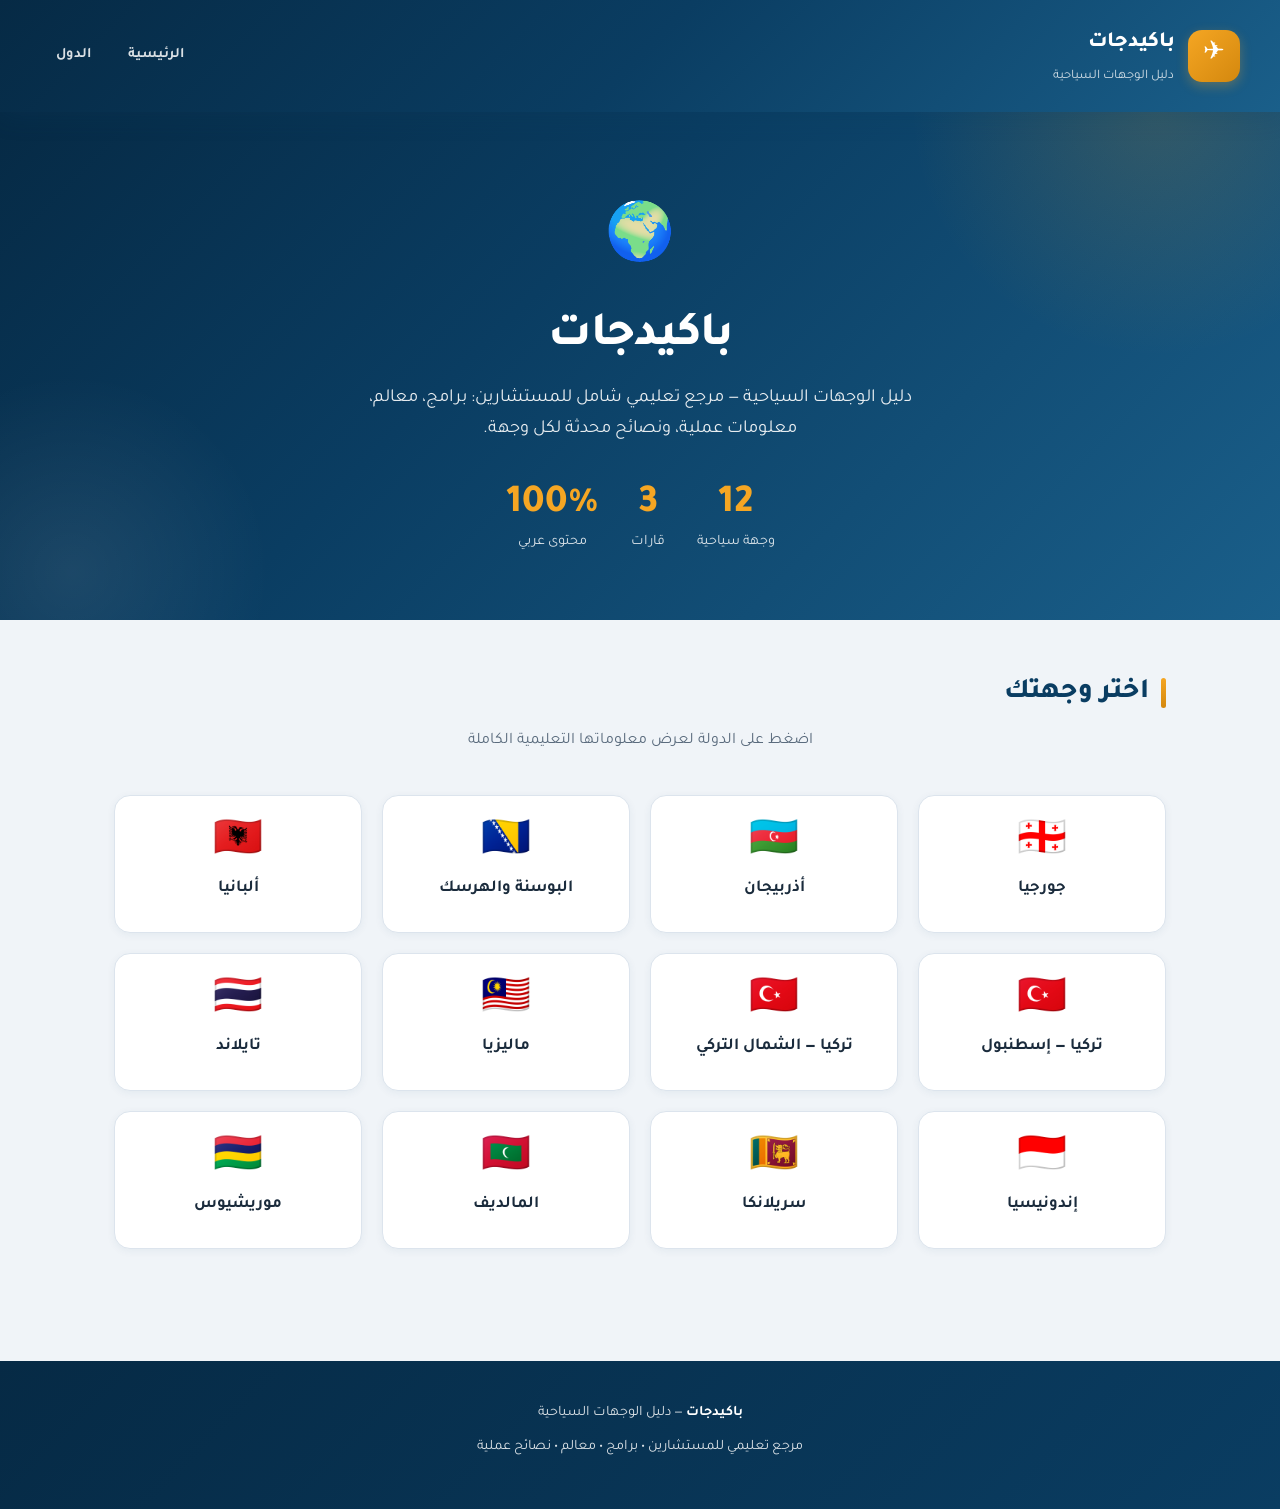
==== index.html @ 0d4c5059 "Add files via upload" ====
<!DOCTYPE html>
<html lang="ar" dir="rtl">
<head>
  <meta charset="UTF-8">
  <meta name="viewport" content="width=device-width, initial-scale=1.0">
  <meta name="description" content="باكيدجات — دليل الوجهات السياحية: مرجع تعليمي شامل للمستشارين حول الوجهات والبرامج والمعالم.">
  <title>باكيدجات — دليل الوجهات السياحية</title>
  <link rel="preconnect" href="https://fonts.googleapis.com">
  <link rel="preconnect" href="https://fonts.gstatic.com" crossorigin>
  <link href="https://fonts.googleapis.com/css2?family=Tajawal:wght@400;500;700;800&display=swap" rel="stylesheet">
  <link rel="stylesheet" href="style.css">
</head>
<body>

<header class="header">
  <div class="header-inner">
    <div class="logo">
      <div class="logo-icon">✈</div>
      <div>
        <h1>باكيدجات</h1>
        <p>دليل الوجهات السياحية</p>
      </div>
    </div>
    <button class="nav-toggle" onclick="toggleNav()">☰ القائمة</button>
    <nav id="mainNav">
      <a href="index.html" class="active">الرئيسية</a>
      <a href="#countries">الدول</a>
    </nav>
  </div>
</header>

<section class="hero-main">
  <div class="hero-content">
    <span class="hero-icon">🌍</span>
    <h1>باكيدجات</h1>
    <p>دليل الوجهات السياحية — مرجع تعليمي شامل للمستشارين: برامج، معالم، معلومات عملية، ونصائح محدثة لكل وجهة.</p>
    <div class="hero-stats">
      <div class="hero-stat">
        <div class="num">12</div>
        <div class="label">وجهة سياحية</div>
      </div>
      <div class="hero-stat">
        <div class="num">3</div>
        <div class="label">قارات</div>
      </div>
      <div class="hero-stat">
        <div class="num">100%</div>
        <div class="label">محتوى عربي</div>
      </div>
    </div>
  </div>
</section>

<section id="countries" class="countries-section">
  <h2 class="section-title">اختر وجهتك</h2>
  <p class="section-subtitle">اضغط على الدولة لعرض معلوماتها التعليمية الكاملة</p>

  <div class="country-grid">
    <a class="country-btn" href="georgia.html">
      <span class="flag">🇬🇪</span>
      <span class="name">جورجيا</span>
    </a>
    <a class="country-btn" href="azerbaijan.html">
      <span class="flag">🇦🇿</span>
      <span class="name">أذربيجان</span>
    </a>
    <a class="country-btn" href="bosnia.html">
      <span class="flag">🇧🇦</span>
      <span class="name">البوسنة والهرسك</span>
    </a>
    <a class="country-btn" href="albania.html">
      <span class="flag">🇦🇱</span>
      <span class="name">ألبانيا</span>
    </a>
    <a class="country-btn" href="turkey-istanbul.html">
      <span class="flag">🇹🇷</span>
      <span class="name">تركيا — إسطنبول</span>
    </a>
    <a class="country-btn" href="turkey-north.html">
      <span class="flag">🇹🇷</span>
      <span class="name">تركيا — الشمال التركي</span>
    </a>
    <a class="country-btn" href="malaysia.html">
      <span class="flag">🇲🇾</span>
      <span class="name">ماليزيا</span>
    </a>
    <a class="country-btn" href="thailand.html">
      <span class="flag">🇹🇭</span>
      <span class="name">تايلاند</span>
    </a>
    <a class="country-btn" href="indonesia.html">
      <span class="flag">🇮🇩</span>
      <span class="name">إندونيسيا</span>
    </a>
    <a class="country-btn" href="srilanka.html">
      <span class="flag">🇱🇰</span>
      <span class="name">سريلانكا</span>
    </a>
    <a class="country-btn" href="maldives.html">
      <span class="flag">🇲🇻</span>
      <span class="name">المالديف</span>
    </a>
    <a class="country-btn" href="mauritius.html">
      <span class="flag">🇲🇺</span>
      <span class="name">موريشيوس</span>
    </a>
  </div>
</section>

<footer>
  <p><strong>باكيدجات</strong> — دليل الوجهات السياحية</p>
  <p>مرجع تعليمي للمستشارين • برامج • معالم • نصائح عملية</p>
</footer>

<script src="script.js"></script>
</body>
</html>
---- style.css ----
/* ============================================
   باكيدجات — دليل الوجهات السياحية
   Theme موحد للموقع كله
   ============================================ */

/* ===== المتغيرات (Design Tokens) ===== */
:root {
  /* الألوان الأساسية */
  --primary: #0a3d62;
  --primary-light: #1a5f8a;
  --primary-dark: #062a45;
  --accent: #f5a623;
  --accent-light: #f8c25e;
  --accent-dark: #d4880e;

  /* الخلفيات والنصوص */
  --bg: #f0f4f8;
  --bg-alt: #e8eef5;
  --card: #ffffff;
  --text: #1a2b3c;
  --text-muted: #5a6b7d;
  --text-light: #8a9bad;
  --border: #dce4ed;
  --border-light: #e8eef5;

  /* ألوان حالة */
  --success: #1a8a5c;
  --warning: #c47a00;
  --danger: #c0392b;
  --info: #2980b9;

  /* ظلال */
  --shadow-sm: 0 2px 8px rgba(10, 61, 98, 0.06);
  --shadow: 0 4px 20px rgba(10, 61, 98, 0.08);
  --shadow-lg: 0 12px 40px rgba(10, 61, 98, 0.12);
  --shadow-xl: 0 20px 60px rgba(10, 61, 98, 0.15);

  /* أحجام */
  --radius: 16px;
  --radius-sm: 10px;
  --radius-lg: 24px;
  --radius-full: 999px;

  /* انتقالات */
  --transition: 0.3s cubic-bezier(0.4, 0, 0.2, 1);
}

/* ===== Reset ===== */
* {
  box-sizing: border-box;
  margin: 0;
  padding: 0;
}

html {
  scroll-behavior: smooth;
  font-size: 16px;
}

body {
  font-family: 'Tajawal', 'Segoe UI', Tahoma, sans-serif;
  background: var(--bg);
  color: var(--text);
  line-height: 1.8;
  -webkit-font-smoothing: antialiased;
  -moz-osx-font-smoothing: grayscale;
  min-height: 100vh;
}

/* ===== الحاويات ===== */
.container {
  max-width: 1200px;
  margin: 0 auto;
  padding: 0 1.5rem;
}

.main-content {
  max-width: 1100px;
  margin: 0 auto;
  padding: 2rem 1.5rem;
}

/* ===== الهيدر ===== */
.header {
  background: linear-gradient(135deg, var(--primary-dark) 0%, var(--primary) 50%, var(--primary-light) 100%);
  color: #fff;
  padding: 1.5rem;
  position: sticky;
  top: 0;
  z-index: 100;
  box-shadow: 0 4px 24px rgba(10, 61, 98, 0.2);
}

.header-inner {
  max-width: 1200px;
  margin: 0 auto;
  display: flex;
  flex-wrap: wrap;
  align-items: center;
  justify-content: space-between;
  gap: 1rem;
}

.logo {
  display: flex;
  align-items: center;
  gap: 0.85rem;
}

.logo-icon {
  width: 52px;
  height: 52px;
  background: linear-gradient(135deg, var(--accent), var(--accent-dark));
  border-radius: 14px;
  display: flex;
  align-items: center;
  justify-content: center;
  font-size: 1.6rem;
  box-shadow: 0 4px 12px rgba(245, 166, 35, 0.3);
}

.logo h1 {
  font-size: 1.35rem;
  font-weight: 800;
  letter-spacing: -0.3px;
}

.logo p {
  font-size: 0.82rem;
  opacity: 0.8;
  margin-top: 2px;
}

/* Header logo link on destination pages */
.header a.logo {
  color: #fff;
  text-decoration: none;
}

.header a.logo h1,
.header a.logo p {
  color: #fff;
}

.nav-toggle {
  display: none;
  background: rgba(255, 255, 255, 0.15);
  border: 1px solid rgba(255, 255, 255, 0.2);
  color: #fff;
  padding: 0.6rem 1.1rem;
  border-radius: var(--radius-sm);
  cursor: pointer;
  font-family: inherit;
  font-size: 0.95rem;
  font-weight: 700;
  transition: var(--transition);
}

.nav-toggle:hover {
  background: rgba(255, 255, 255, 0.25);
}

nav {
  display: flex;
  flex-wrap: wrap;
  gap: 0.3rem;
}

nav a {
  color: rgba(255, 255, 255, 0.85);
  text-decoration: none;
  padding: 0.5rem 1rem;
  border-radius: var(--radius-sm);
  font-size: 0.9rem;
  font-weight: 700;
  transition: var(--transition);
}

nav a:hover,
nav a.active {
  background: rgba(255, 255, 255, 0.18);
  color: #fff;
}

/* ===== Hero — الصفحة الرئيسية ===== */
.hero-main {
  background: linear-gradient(135deg, var(--primary-dark) 0%, var(--primary) 40%, var(--primary-light) 100%);
  color: #fff;
  text-align: center;
  padding: 5rem 1.5rem 4rem;
  position: relative;
  overflow: hidden;
}

.hero-main::before {
  content: '';
  position: absolute;
  top: -50%;
  right: -10%;
  width: 500px;
  height: 500px;
  background: radial-gradient(circle, rgba(245, 166, 35, 0.15) 0%, transparent 70%);
  border-radius: 50%;
}

.hero-main::after {
  content: '';
  position: absolute;
  bottom: -30%;
  left: -10%;
  width: 400px;
  height: 400px;
  background: radial-gradient(circle, rgba(255, 255, 255, 0.08) 0%, transparent 70%);
  border-radius: 50%;
}

.hero-main .hero-content {
  position: relative;
  z-index: 1;
  max-width: 800px;
  margin: 0 auto;
}

.hero-main .hero-icon {
  font-size: 3.5rem;
  margin-bottom: 1rem;
  display: block;
}

.hero-main h1 {
  font-size: 3rem;
  font-weight: 800;
  margin-bottom: 1rem;
  letter-spacing: -1px;
  line-height: 1.2;
}

.hero-main p {
  font-size: 1.15rem;
  opacity: 0.9;
  max-width: 600px;
  margin: 0 auto;
  line-height: 1.7;
}

.hero-stats {
  display: flex;
  flex-wrap: wrap;
  justify-content: center;
  gap: 2rem;
  margin-top: 2.5rem;
}

.hero-stat {
  text-align: center;
}

.hero-stat .num {
  font-size: 2.5rem;
  font-weight: 800;
  color: var(--accent);
  line-height: 1;
}

.hero-stat .label {
  font-size: 0.9rem;
  opacity: 0.85;
  margin-top: 0.3rem;
}

/* ===== أزرار الدول ===== */
.countries-section {
  padding: 3rem 1.5rem 4rem;
  max-width: 1100px;
  margin: 0 auto;
}

.countries-section .section-title {
  text-align: center;
  margin-bottom: 0.5rem;
}

.countries-section .section-subtitle {
  text-align: center;
  margin-bottom: 2.5rem;
}

.country-grid {
  display: grid;
  grid-template-columns: repeat(auto-fill, minmax(220px, 1fr));
  gap: 1.25rem;
}

.country-btn {
  display: flex;
  flex-direction: column;
  align-items: center;
  gap: 0.6rem;
  padding: 1.75rem 1.25rem;
  background: var(--card);
  border: 1px solid var(--border);
  border-radius: var(--radius);
  box-shadow: var(--shadow-sm);
  text-decoration: none;
  color: var(--text);
  font-weight: 700;
  font-size: 1.05rem;
  transition: var(--transition);
  position: relative;
  overflow: hidden;
}

.country-btn::before {
  content: '';
  position: absolute;
  top: 0;
  right: 0;
  width: 100%;
  height: 4px;
  background: linear-gradient(90deg, var(--accent), var(--accent-light));
  transform: scaleX(0);
  transform-origin: right;
  transition: var(--transition);
}

.country-btn:hover {
  transform: translateY(-6px);
  box-shadow: var(--shadow-lg);
  border-color: var(--primary-light);
}

.country-btn:hover::before {
  transform: scaleX(1);
}

.country-btn .flag {
  font-size: 2.5rem;
  line-height: 1;
}

.country-btn .name {
  font-size: 1.05rem;
}

/* ===== عناوين الأقسام ===== */
.section-title {
  font-size: 1.75rem;
  font-weight: 800;
  color: var(--primary);
  margin-bottom: 0.5rem;
  display: flex;
  align-items: center;
  gap: 0.75rem;
}

.section-title::before {
  content: '';
  width: 5px;
  height: 30px;
  background: linear-gradient(180deg, var(--accent), var(--accent-dark));
  border-radius: 3px;
  flex-shrink: 0;
}

.section-subtitle {
  color: var(--text-muted);
  font-size: 1rem;
  margin-bottom: 2rem;
}

/* ===== صفحة الدولة — الهيدر ===== */
.back-link {
  display: inline-flex;
  align-items: center;
  gap: 0.5rem;
  padding: 0.7rem 1.25rem;
  background: var(--card);
  color: var(--primary);
  border: 1px solid var(--border);
  border-radius: var(--radius-full);
  box-shadow: var(--shadow-sm);
  text-decoration: none;
  font-weight: 700;
  font-size: 0.9rem;
  margin-bottom: 1.5rem;
  transition: var(--transition);
}

.back-link:hover {
  transform: translateX(-4px);
  box-shadow: var(--shadow);
  background: var(--primary);
  color: #fff;
  border-color: var(--primary);
}

.page-header {
  margin-bottom: 2rem;
}

.page-header h1 {
  font-size: 2rem;
  font-weight: 800;
  color: var(--primary);
  margin-bottom: 0.5rem;
  line-height: 1.3;
}

.page-header .lead {
  font-size: 1.05rem;
  color: var(--text-muted);
  line-height: 1.7;
}

/* ===== أقسام الصفحة ===== */
.page-section {
  margin-bottom: 2.5rem;
}

.lead {
  font-size: 1rem;
  color: var(--text-muted);
  line-height: 1.7;
}

/* ===== البطاقات ===== */
.card {
  background: var(--card);
  border-radius: var(--radius);
  padding: 1.75rem;
  box-shadow: var(--shadow-sm);
  border: 1px solid var(--border);
  transition: var(--transition);
}

.card:hover {
  box-shadow: var(--shadow);
}

.card h3 {
  color: var(--primary);
  font-size: 1.15rem;
  font-weight: 700;
  margin-bottom: 0.85rem;
}

.card p,
.card li {
  color: var(--text-muted);
  font-size: 0.95rem;
  line-height: 1.7;
}

.card ul {
  padding-right: 1.2rem;
}

/* ===== الشبكات ===== */
.grid {
  display: grid;
  gap: 1.5rem;
}

.grid-2 {
  grid-template-columns: repeat(auto-fill, minmax(300px, 1fr));
}

.grid-3 {
  grid-template-columns: repeat(auto-fill, minmax(240px, 1fr));
}

.grid-4 {
  grid-template-columns: repeat(auto-fill, minmax(200px, 1fr));
}

/* ===== قوائم المعلومات ===== */
.info-list,
.landmark-group ul {
  list-style: none;
  padding: 0;
}

.info-list li {
  padding: 0.85rem 0;
  border-bottom: 1px solid var(--border-light);
  color: var(--text-muted);
  font-size: 0.95rem;
}

.info-list li:last-child {
  border-bottom: none;
}

.info-list li strong {
  color: var(--text);
  font-weight: 700;
}

/* ===== شبكة المعلومات السريعة ===== */
.info-grid {
  display: grid;
  grid-template-columns: repeat(auto-fill, minmax(220px, 1fr));
  gap: 1rem;
  margin-bottom: 1.5rem;
}

.info-item {
  background: var(--bg-alt);
  border-radius: var(--radius-sm);
  padding: 1rem 1.25rem;
  border-right: 4px solid var(--accent);
  transition: var(--transition);
}

.info-item:hover {
  background: #e0e8f0;
  transform: translateX(-3px);
}

.info-item .label {
  font-size: 0.78rem;
  color: var(--text-light);
  margin-bottom: 0.3rem;
  font-weight: 500;
}

.info-item .value {
  font-weight: 700;
  color: var(--text);
  font-size: 0.95rem;
}

/* ===== صناديق التنبيه ===== */
.alert {
  border-radius: var(--radius);
  padding: 1.25rem 1.5rem;
  margin-bottom: 1.5rem;
  display: flex;
  gap: 1rem;
  align-items: flex-start;
  font-size: 0.95rem;
  line-height: 1.7;
}

.alert-warning {
  background: #fff8e6;
  border: 1px solid #f0d080;
  color: #7a5500;
}

.alert-info {
  background: #e8f4fd;
  border: 1px solid #b3d9f5;
  color: var(--primary);
}

.alert-success {
  background: #e8f8f0;
  border: 1px solid #a8dfc4;
  color: var(--success);
}

.alert-icon {
  font-size: 1.4rem;
  flex-shrink: 0;
}

/* ===== المعالم والمدن ===== */
.landmark-group {
  margin-bottom: 1.5rem;
  background: var(--card);
  border-radius: var(--radius-sm);
  padding: 1.25rem 1.5rem;
  border: 1px solid var(--border-light);
}

.landmark-group h4 {
  color: var(--primary);
  margin-bottom: 0.75rem;
  font-size: 1.05rem;
  font-weight: 700;
}

.tags {
  display: flex;
  flex-wrap: wrap;
  gap: 0.5rem;
}

.tag {
  background: var(--bg-alt);
  border: 1px solid var(--border);
  padding: 0.35rem 0.85rem;
  border-radius: var(--radius-full);
  font-size: 0.85rem;
  color: var(--text-muted);
  font-weight: 500;
  transition: var(--transition);
}

.tag:hover {
  background: var(--primary);
  color: #fff;
  border-color: var(--primary);
}

/* ===== الجداول ===== */
table {
  width: 100%;
  border-collapse: collapse;
  margin: 1rem 0;
  border-radius: var(--radius-sm);
  overflow: hidden;
  box-shadow: var(--shadow-sm);
}

th,
td {
  padding: 0.85rem 1.1rem;
  text-align: right;
  border-bottom: 1px solid var(--border-light);
}

th {
  background: var(--primary);
  color: #fff;
  font-weight: 700;
  font-size: 0.9rem;
}

td {
  background: var(--card);
  color: var(--text-muted);
  font-size: 0.92rem;
}

tr:hover td {
  background: #f8fafc;
}

tr:last-child td {
  border-bottom: none;
}

/* ===== الفيديوهات ===== */
.video-grid {
  display: grid;
  grid-template-columns: repeat(auto-fill, minmax(280px, 1fr));
  gap: 1rem;
}

.video-link {
  display: flex;
  align-items: center;
  gap: 0.85rem;
  background: var(--card);
  border: 1px solid var(--border);
  border-radius: var(--radius-sm);
  padding: 1rem 1.25rem;
  text-decoration: none;
  color: var(--text);
  font-weight: 600;
  font-size: 0.92rem;
  transition: var(--transition);
}

.video-link:hover {
  border-color: var(--primary);
  background: #e8f4fd;
  transform: translateX(-4px);
  box-shadow: var(--shadow-sm);
}

.video-link .play {
  color: #c4302b;
  font-size: 1.4rem;
  flex-shrink: 0;
}

/* ===== الخريطة ===== */
.map-container {
  background: var(--bg-alt);
  border-radius: var(--radius);
  padding: 1.5rem;
  text-align: center;
  border: 1px solid var(--border);
  margin: 0.5rem 0;
}

.map-container img {
  max-width: 100%;
  height: auto;
  border-radius: var(--radius-sm);
  box-shadow: var(--shadow-sm);
}

.map-container .map-caption {
  font-size: 0.9rem;
  color: var(--text-muted);
  margin-top: 0.75rem;
  font-weight: 600;
}

.map-points {
  display: flex;
  flex-wrap: wrap;
  gap: 0.5rem;
  justify-content: center;
  margin-top: 1rem;
}

.map-point {
  background: var(--primary);
  color: #fff;
  padding: 0.3rem 0.9rem;
  border-radius: var(--radius-full);
  font-size: 0.82rem;
  font-weight: 600;
}

/* ===== معرض الصور (سلايدر) ===== */
.gallery-slider {
  position: relative;
  margin-bottom: 2.5rem;
  border-radius: var(--radius-lg);
  overflow: hidden;
  box-shadow: var(--shadow-lg);
  background: var(--primary-dark);
}

.slider-viewport {
  position: relative;
  width: 100%;
  height: 420px;
  overflow: hidden;
}

.slider-track {
  display: flex;
  height: 100%;
  transition: transform 0.6s cubic-bezier(0.4, 0, 0.2, 1);
}

.slider-slide {
  position: relative;
  min-width: 100%;
  height: 100%;
  flex-shrink: 0;
}

.slider-slide img {
  width: 100%;
  height: 100%;
  object-fit: cover;
  display: block;
  cursor: zoom-in;
}

.slider-caption {
  position: absolute;
  bottom: 0;
  right: 0;
  left: 0;
  background: linear-gradient(transparent, rgba(6, 42, 69, 0.9));
  color: #fff;
  padding: 2rem 1.5rem 1rem;
  font-size: 1.1rem;
  font-weight: 700;
  text-align: center;
}

.slider-btn {
  position: absolute;
  top: 50%;
  transform: translateY(-50%);
  background: rgba(255, 255, 255, 0.2);
  border: 2px solid rgba(255, 255, 255, 0.4);
  color: #fff;
  width: 48px;
  height: 48px;
  border-radius: 50%;
  font-size: 1.5rem;
  cursor: pointer;
  display: flex;
  align-items: center;
  justify-content: center;
  transition: var(--transition);
  z-index: 5;
  backdrop-filter: blur(4px);
}

.slider-btn:hover {
  background: var(--accent);
  border-color: var(--accent);
}

.slider-btn.prev {
  right: 1rem;
}

.slider-btn.next {
  left: 1rem;
}

.slider-dots {
  position: absolute;
  bottom: 0.75rem;
  left: 50%;
  transform: translateX(-50%);
  display: flex;
  gap: 0.5rem;
  z-index: 5;
}

.slider-dot {
  width: 10px;
  height: 10px;
  border-radius: 50%;
  background: rgba(255, 255, 255, 0.4);
  border: none;
  cursor: pointer;
  transition: var(--transition);
  padding: 0;
}

.slider-dot.active {
  background: var(--accent);
  width: 28px;
  border-radius: 5px;
}

/* ===== Lightbox (تكبير الصورة) ===== */
.lightbox {
  display: none;
  position: fixed;
  top: 0;
  left: 0;
  width: 100%;
  height: 100%;
  background: rgba(0, 0, 0, 0.92);
  z-index: 9999;
  justify-content: center;
  align-items: center;
  padding: 2rem;
  backdrop-filter: blur(8px);
}

.lightbox.open {
  display: flex;
}

.lightbox-img {
  max-width: 90%;
  max-height: 85vh;
  object-fit: contain;
  border-radius: var(--radius);
  box-shadow: 0 20px 60px rgba(0, 0, 0, 0.5);
}

.lightbox-close {
  position: absolute;
  top: 1.5rem;
  left: 1.5rem;
  background: rgba(255, 255, 255, 0.15);
  border: 2px solid rgba(255, 255, 255, 0.3);
  color: #fff;
  width: 52px;
  height: 52px;
  border-radius: 50%;
  font-size: 1.8rem;
  cursor: pointer;
  display: flex;
  align-items: center;
  justify-content: center;
  transition: var(--transition);
  font-weight: 700;
  line-height: 1;
}

.lightbox-close:hover {
  background: var(--danger);
  border-color: var(--danger);
  transform: rotate(90deg);
}

.lightbox-caption {
  position: absolute;
  bottom: 1.5rem;
  left: 50%;
  transform: translateX(-50%);
  color: #fff;
  font-size: 1.2rem;
  font-weight: 700;
  background: rgba(0, 0, 0, 0.5);
  padding: 0.75rem 2rem;
  border-radius: var(--radius-full);
  text-align: center;
}

.lightbox-nav {
  position: absolute;
  top: 50%;
  transform: translateY(-50%);
  background: rgba(255, 255, 255, 0.1);
  border: 2px solid rgba(255, 255, 255, 0.2);
  color: #fff;
  width: 56px;
  height: 56px;
  border-radius: 50%;
  font-size: 2rem;
  cursor: pointer;
  display: flex;
  align-items: center;
  justify-content: center;
  transition: var(--transition);
}

.lightbox-nav:hover {
  background: var(--accent);
  border-color: var(--accent);
}

.lightbox-nav.prev {
  right: 1.5rem;
}

.lightbox-nav.next {
  left: 1.5rem;
}

/* ===== معرض الصور القديم (للتوافق) ===== */
.gallery {
  display: grid;
  grid-template-columns: repeat(auto-fill, minmax(250px, 1fr));
  gap: 1.25rem;
  margin-bottom: 2rem;
}

.gallery img {
  width: 100%;
  height: 220px;
  object-fit: cover;
  border-radius: var(--radius);
  box-shadow: var(--shadow-sm);
  transition: var(--transition);
  display: block;
}

.gallery img:hover {
  transform: scale(1.03);
  box-shadow: var(--shadow-lg);
}

/* صورة كبيرة بعرض كامل */
.gallery .gallery-large {
  grid-column: 1 / -1;
  height: 350px;
}

/* صورة مع تسمية */
.gallery-item {
  position: relative;
  overflow: hidden;
  border-radius: var(--radius);
  box-shadow: var(--shadow-sm);
  transition: var(--transition);
  cursor: zoom-in;
}

.gallery-item:hover {
  box-shadow: var(--shadow-lg);
  transform: translateY(-3px);
}

.gallery-item img {
  width: 100%;
  height: 220px;
  object-fit: cover;
  display: block;
}

.gallery-item .caption {
  position: absolute;
  bottom: 0;
  right: 0;
  left: 0;
  background: linear-gradient(transparent, rgba(10, 61, 98, 0.85));
  color: #fff;
  padding: 1.5rem 1rem 0.75rem;
  font-size: 0.9rem;
  font-weight: 700;
}

/* Placeholder للصور الفارغة */
.image-canvas {
  background: linear-gradient(135deg, #eef3f8, #e0e8f0);
  border: 2px dashed var(--border);
  border-radius: var(--radius-sm);
  min-height: 180px;
  display: flex;
  align-items: center;
  justify-content: center;
  color: var(--text-light);
  font-size: 0.9rem;
  padding: 1rem;
  text-align: center;
}

.image-canvas::after {
  content: '🖼️ مكان مخصص للصورة';
  opacity: 0.6;
}

/* ===== ملاحظات ===== */
.note {
  color: var(--text-light);
  font-size: 0.88rem;
  margin-top: 2rem;
  padding: 1rem 1.25rem;
  background: var(--bg-alt);
  border-radius: var(--radius-sm);
  border-right: 4px solid var(--text-light);
  line-height: 1.7;
}

/* ===== الفوتر ===== */
footer {
  background: linear-gradient(135deg, var(--primary-dark) 0%, var(--primary) 100%);
  color: rgba(255, 255, 255, 0.85);
  padding: 2.5rem 1.5rem;
  text-align: center;
  margin-top: 3rem;
}

footer p {
  font-size: 0.9rem;
  margin-bottom: 0.5rem;
}

footer p strong {
  color: #fff;
}

/* ===== تبويبات ===== */
.tabs {
  display: flex;
  flex-wrap: wrap;
  gap: 0.5rem;
  margin-bottom: 1.5rem;
  border-bottom: 2px solid var(--border);
  padding-bottom: 0.5rem;
}

.tab-btn {
  background: none;
  border: none;
  padding: 0.6rem 1.2rem;
  border-radius: var(--radius-sm) var(--radius-sm) 0 0;
  cursor: pointer;
  font-family: inherit;
  font-size: 0.95rem;
  font-weight: 700;
  color: var(--text-muted);
  transition: var(--transition);
}

.tab-btn.active {
  background: var(--primary);
  color: #fff;
}

.tab-btn:hover:not(.active) {
  background: var(--bg-alt);
  color: var(--primary);
}

.tab-content {
  display: none;
}

.tab-content.active {
  display: block;
}

/* ===== صفوف الجدول القابلة للنقر ===== */
.clickable-row {
  cursor: pointer;
  transition: var(--transition);
}

.clickable-row td {
  transition: var(--transition);
}

.clickable-row:hover td {
  background: #e8f4fd !important;
  color: var(--primary);
  font-weight: 700;
}

.clickable-row:hover td:first-child {
  border-right: 4px solid var(--accent);
}

/* ===== إزاحة التمرير للهيدر الثابت ===== */
section[id],
h3[id] {
  scroll-margin-top: 100px;
}

/* ===== زر العودة للأعلى ===== */
.back-to-top {
  position: fixed;
  bottom: 2rem;
  left: 2rem;
  width: 50px;
  height: 50px;
  background: var(--primary);
  color: #fff;
  border: none;
  border-radius: 50%;
  font-size: 1.5rem;
  cursor: pointer;
  box-shadow: var(--shadow-lg);
  opacity: 0;
  visibility: hidden;
  transition: var(--transition);
  z-index: 99;
  display: flex;
  align-items: center;
  justify-content: center;
}

.back-to-top.visible {
  opacity: 1;
  visibility: visible;
}

.back-to-top:hover {
  background: var(--accent);
  transform: translateY(-4px);
}

/* ===== مساعدات ===== */
.hidden {
  display: none !important;
}

/* ===== تجاوب ===== */
@media (max-width: 768px) {
  .nav-toggle {
    display: block;
  }

  nav {
    display: none;
    width: 100%;
    flex-direction: column;
    gap: 0.25rem;
  }

  nav.open {
    display: flex;
  }

  .hero-main {
    padding: 3.5rem 1.5rem 2.5rem;
  }

  .hero-main h1 {
    font-size: 2rem;
  }

  .hero-main p {
    font-size: 1rem;
  }

  .hero-stats {
    gap: 1.5rem;
  }

  .hero-stat .num {
    font-size: 2rem;
  }

  .page-header h1 {
    font-size: 1.6rem;
  }

  .section-title {
    font-size: 1.4rem;
  }

  .country-grid {
    grid-template-columns: repeat(auto-fill, minmax(160px, 1fr));
    gap: 0.85rem;
  }

  .country-btn {
    padding: 1.25rem 0.85rem;
  }

  .country-btn .flag {
    font-size: 2rem;
  }

  .country-btn .name {
    font-size: 0.95rem;
  }

  .card {
    padding: 1.25rem;
  }

  .info-grid {
    grid-template-columns: 1fr 1fr;
  }
}

@media (max-width: 480px) {
  .info-grid {
    grid-template-columns: 1fr;
  }

  .hero-main h1 {
    font-size: 1.7rem;
  }
}

/* ===== طباعة ===== */
@media print {
  .header,
  nav,
  .nav-toggle,
  .back-link,
  .video-grid,
  .map-container,
  footer {
    display: none;
  }

  .card,
  .landmark-group {
    break-inside: avoid;
    box-shadow: none;
    border: 1px solid #ccc;
  }

  body {
    background: #fff;
  }
}
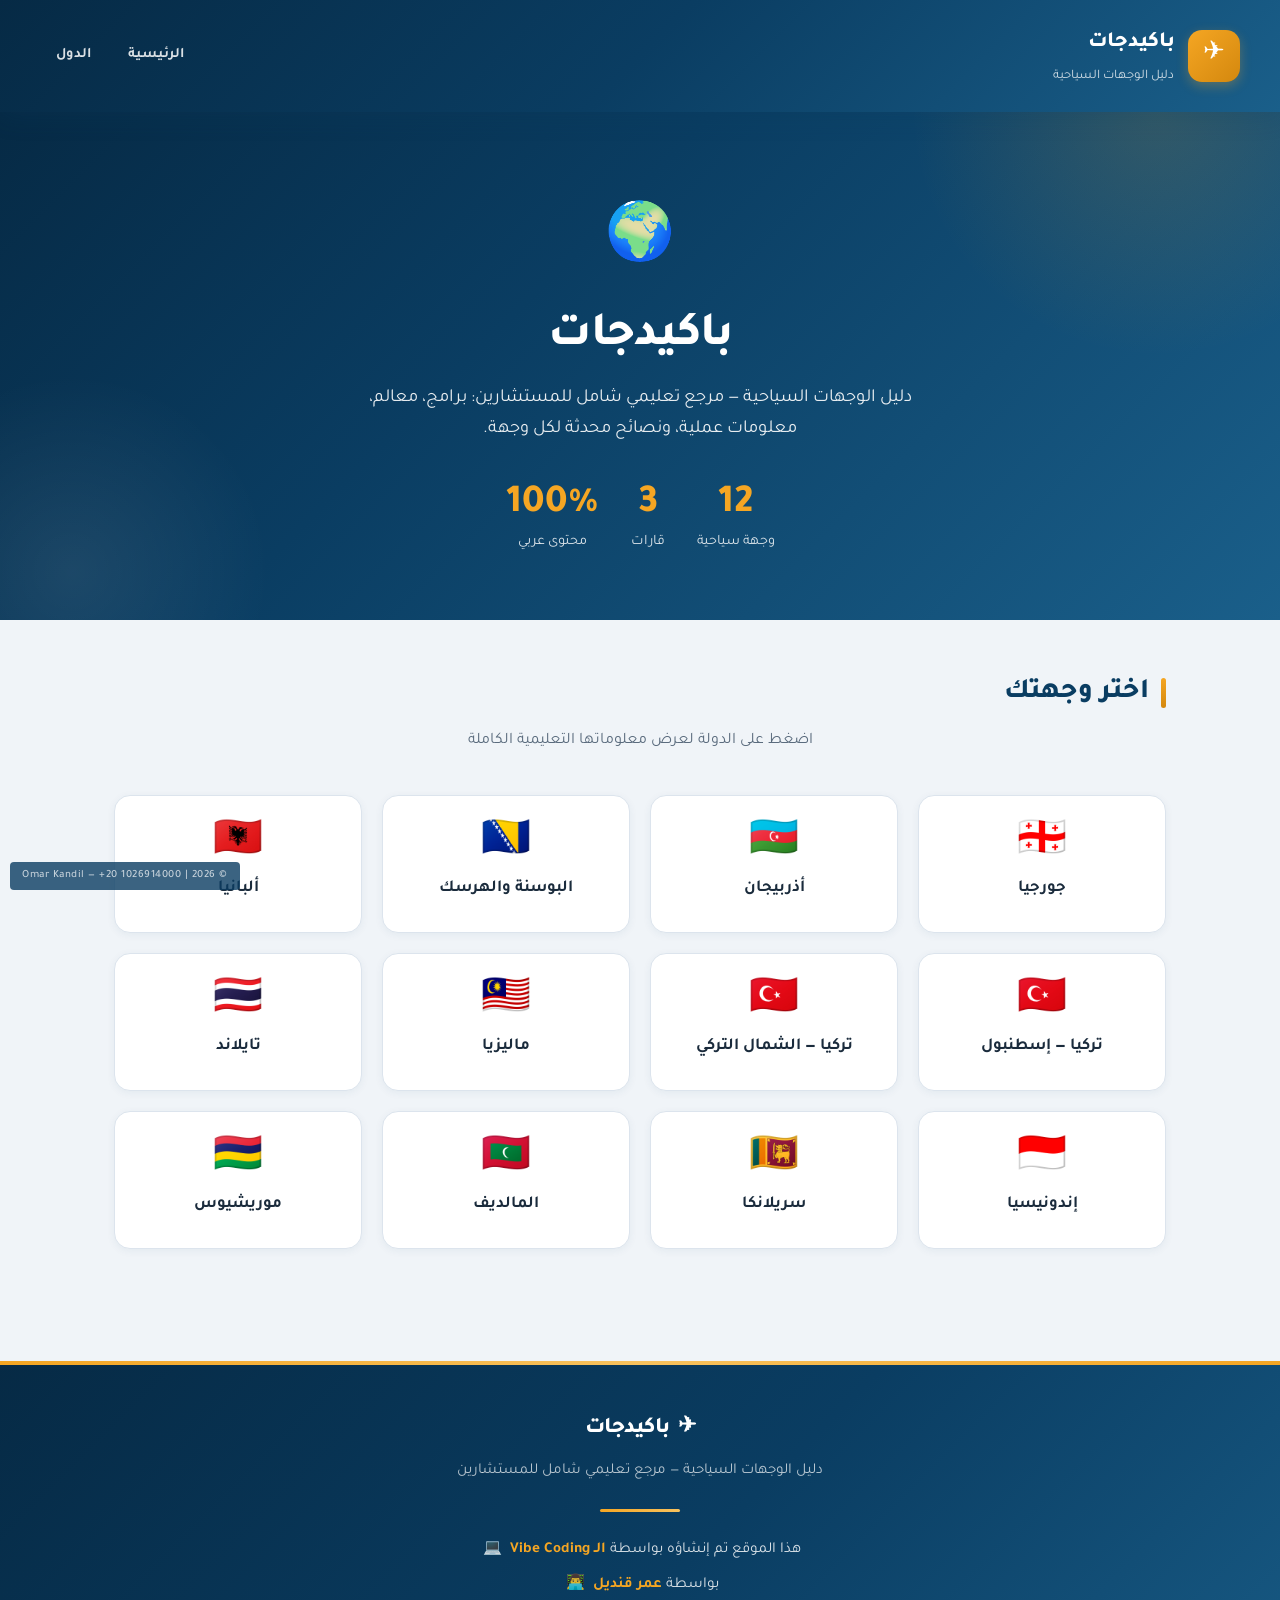
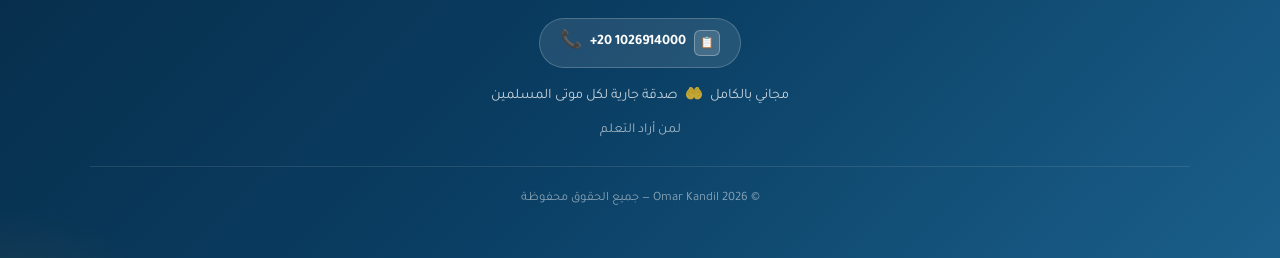
==== commit c8517d61: "v1.1" ====
--- a/index.html
+++ b/index.html
@@ -1,4 +1,5 @@
 <!DOCTYPE html>
+<!-- © 2026 Omar Kandil — 0102691400 | جميع الحقوق محفوظة -->
 <html lang="ar" dir="rtl">
 <head>
   <meta charset="UTF-8">
@@ -108,10 +109,20 @@
 </section>
 
 <footer>
-  <p><strong>باكيدجات</strong> — دليل الوجهات السياحية</p>
-  <p>مرجع تعليمي للمستشارين • برامج • معالم • نصائح عملية</p>
+  <div class="footer-inner">
+    <div class="footer-brand"><span class="footer-icon">✈</span>باكيدجات</div>
+    <p class="footer-tagline">دليل الوجهات السياحية — مرجع تعليمي شامل للمستشارين</p>
+    <div class="footer-divider"></div>
+    <p class="footer-credit">هذا الموقع تم إنشاؤه بواسطة <strong>الـ Vibe Coding</strong> <span class="credit-icon">💻</span></p>
+    <p class="footer-credit">بواسطة <strong>عمر قنديل</strong> <span class="credit-icon">👨‍💻</span></p>
+    <div class="footer-phone" dir="ltr"><span class="phone-icon">📞</span> +20 1026914000 <button class="copy-btn" onclick="copyPhoneNumber(this)" title="نسخ الرقم">📋</button></div>
+    <p class="footer-sadaqah">مجاني بالكامل <span class="sadaqah-icon">🤲</span> صدقة جارية لكل موتى المسلمين</p>
+    <p class="footer-learn">لمن أراد التعلم</p>
+    <p class="footer-copyright">© 2026 Omar Kandil — جميع الحقوق محفوظة</p>
+  </div>
 </footer>
 
 <script src="script.js"></script>
+<script src="protection.js"></script>
 </body>
 </html>
--- a/style.css
+++ b/style.css
@@ -1025,11 +1025,163 @@
 
 /* ===== الفوتر ===== */
 footer {
-  background: linear-gradient(135deg, var(--primary-dark) 0%, var(--primary) 100%);
+  background: linear-gradient(135deg, var(--primary-dark) 0%, var(--primary) 50%, var(--primary-light) 100%);
   color: rgba(255, 255, 255, 0.85);
-  padding: 2.5rem 1.5rem;
+  padding: 3rem 1.5rem 2.5rem;
   text-align: center;
   margin-top: 3rem;
+  position: relative;
+  overflow: hidden;
+}
+
+footer::before {
+  content: '';
+  position: absolute;
+  top: 0;
+  left: 0;
+  right: 0;
+  height: 4px;
+  background: linear-gradient(90deg, var(--accent), var(--accent-light), var(--accent));
+}
+
+footer::after {
+  content: '';
+  position: absolute;
+  bottom: -50%;
+  left: -10%;
+  width: 300px;
+  height: 300px;
+  background: radial-gradient(circle, rgba(245, 166, 35, 0.1) 0%, transparent 70%);
+  border-radius: 50%;
+  pointer-events: none;
+}
+
+.footer-inner {
+  max-width: 1100px;
+  margin: 0 auto;
+  position: relative;
+  z-index: 1;
+}
+
+.footer-brand {
+  font-size: 1.4rem;
+  font-weight: 800;
+  color: #fff;
+  margin-bottom: 0.5rem;
+  letter-spacing: -0.5px;
+}
+
+.footer-brand .footer-icon {
+  display: inline-block;
+  margin-left: 0.5rem;
+}
+
+.footer-tagline {
+  font-size: 0.95rem;
+  color: rgba(255, 255, 255, 0.7);
+  margin-bottom: 1.5rem;
+}
+
+.footer-divider {
+  width: 80px;
+  height: 3px;
+  background: linear-gradient(90deg, var(--accent), var(--accent-light));
+  border-radius: 3px;
+  margin: 0 auto 1.5rem;
+}
+
+.footer-credit {
+  font-size: 0.95rem;
+  color: rgba(255, 255, 255, 0.85);
+  margin-bottom: 0.5rem;
+  line-height: 1.8;
+}
+
+.footer-credit strong {
+  color: var(--accent);
+  font-weight: 700;
+}
+
+.footer-credit .credit-icon {
+  display: inline-block;
+  margin: 0 0.25rem;
+}
+
+.footer-phone {
+  display: inline-flex;
+  align-items: center;
+  gap: 0.5rem;
+  background: rgba(255, 255, 255, 0.1);
+  border: 1px solid rgba(255, 255, 255, 0.2);
+  padding: 0.5rem 1.25rem;
+  border-radius: var(--radius-full);
+  font-size: 0.9rem;
+  font-weight: 600;
+  color: #fff;
+  margin: 0.75rem 0 1rem;
+  transition: var(--transition);
+  direction: ltr;
+  unicode-bidi: embed;
+}
+
+.footer-phone:hover {
+  background: rgba(255, 255, 255, 0.2);
+  border-color: var(--accent);
+  transform: translateY(-2px);
+}
+
+.footer-phone .phone-icon {
+  color: var(--accent);
+  font-size: 1.1rem;
+}
+
+.copy-btn {
+  background: rgba(255, 255, 255, 0.15);
+  border: 1px solid rgba(255, 255, 255, 0.3);
+  color: #fff;
+  width: 26px;
+  height: 26px;
+  border-radius: 6px;
+  font-size: 0.7rem;
+  cursor: pointer;
+  display: inline-flex;
+  align-items: center;
+  justify-content: center;
+  transition: var(--transition);
+  padding: 0;
+  line-height: 1;
+}
+
+.copy-btn:hover {
+  background: var(--accent);
+  border-color: var(--accent);
+  transform: scale(1.1);
+}
+
+.footer-sadaqah {
+  font-size: 0.9rem;
+  color: rgba(255, 255, 255, 0.75);
+  margin-bottom: 0.5rem;
+  line-height: 1.8;
+}
+
+.footer-sadaqah .sadaqah-icon {
+  display: inline-block;
+  margin: 0 0.25rem;
+}
+
+.footer-learn {
+  font-size: 0.85rem;
+  color: rgba(255, 255, 255, 0.6);
+  margin-bottom: 1.5rem;
+}
+
+.footer-copyright {
+  font-size: 0.8rem;
+  color: rgba(255, 255, 255, 0.5);
+  border-top: 1px solid rgba(255, 255, 255, 0.1);
+  padding-top: 1.25rem;
+  margin-top: 1rem;
 }
 
 footer p {
@@ -1112,16 +1264,16 @@
 .back-to-top {
   position: fixed;
   bottom: 2rem;
-  left: 2rem;
-  width: 50px;
-  height: 50px;
-  background: var(--primary);
-  color: #fff;
-  border: none;
+  right: 2rem;
+  width: 52px;
+  height: 52px;
+  background: linear-gradient(135deg, var(--primary), var(--primary-light));
+  color: #fff;
+  border: 2px solid rgba(255, 255, 255, 0.3);
   border-radius: 50%;
   font-size: 1.5rem;
   cursor: pointer;
-  box-shadow: var(--shadow-lg);
+  box-shadow: 0 8px 24px rgba(10, 61, 98, 0.3);
   opacity: 0;
   visibility: hidden;
   transition: var(--transition);
@@ -1129,6 +1281,7 @@
   display: flex;
   align-items: center;
   justify-content: center;
+  backdrop-filter: blur(4px);
 }
 
 .back-to-top.visible {
@@ -1137,8 +1290,10 @@
 }
 
 .back-to-top:hover {
-  background: var(--accent);
-  transform: translateY(-4px);
+  background: linear-gradient(135deg, var(--accent), var(--accent-dark));
+  border-color: var(--accent);
+  transform: translateY(-4px) scale(1.05);
+  box-shadow: 0 12px 32px rgba(245, 166, 35, 0.4);
 }
 
 /* ===== مساعدات ===== */
@@ -1249,4 +1404,81 @@
   body {
     background: #fff;
   }
-}+}
+
+/* ============================================
+   حماية الموقع
+   © 2026 Omar Kandil — 0102691400
+   جميع الحقوق محفوظة
+   ============================================ */
+
+/* منع تحديد النص */
+* {
+  -webkit-user-select: none !important;
+  -moz-user-select: none !important;
+  -ms-user-select: none !important;
+  user-select: none !important;
+  -webkit-touch-callout: none !important;
+}
+
+/* منع سحب الصور */
+img {
+  -webkit-user-drag: none !important;
+  -khtml-user-drag: none !important;
+  -moz-user-drag: none !important;
+  -o-user-drag: none !important;
+  user-drag: none !important;
+  pointer-events: none !important;
+}
+
+/* السماح بالتفاعل مع الروابط والأزرار */
+a, button {
+  pointer-events: auto !important;
+}
+
+/* علامة مائية */
+#site-watermark {
+  position: fixed;
+  bottom: 10px;
+  left: 10px;
+  background: rgba(10, 61, 98, 0.8);
+  color: rgba(255, 255, 255, 0.7);
+  padding: 4px 12px;
+  border-radius: 4px;
+  font-family: 'Tajawal', sans-serif;
+  font-size: 11px;
+  font-weight: 500;
+  z-index: 9999;
+  pointer-events: none;
+  letter-spacing: 0.5px;
+}
+
+/* تنبيه الحماية */
+#protection-alert {
+  position: fixed;
+  top: 20px;
+  left: 50%;
+  transform: translateX(-50%);
+  background: #c0392b;
+  color: #fff;
+  padding: 12px 24px;
+  border-radius: 8px;
+  font-family: 'Tajawal', sans-serif;
+  font-size: 14px;
+  font-weight: 700;
+  z-index: 99999;
+  box-shadow: 0 4px 20px rgba(192, 57, 43, 0.4);
+  animation: protectionFadeIn 0.3s ease;
+  text-align: center;
+  max-width: 90%;
+}
+
+@keyframes protectionFadeIn {
+  from { opacity: 0; transform: translateX(-50%) translateY(-20px); }
+  to { opacity: 1; transform: translateX(-50%) translateY(0); }
+}
+
+@keyframes protectionFadeOut {
+  from { opacity: 1; transform: translateX(-50%) translateY(0); }
+  to { opacity: 0; transform: translateX(-50%) translateY(-20px); }
+}
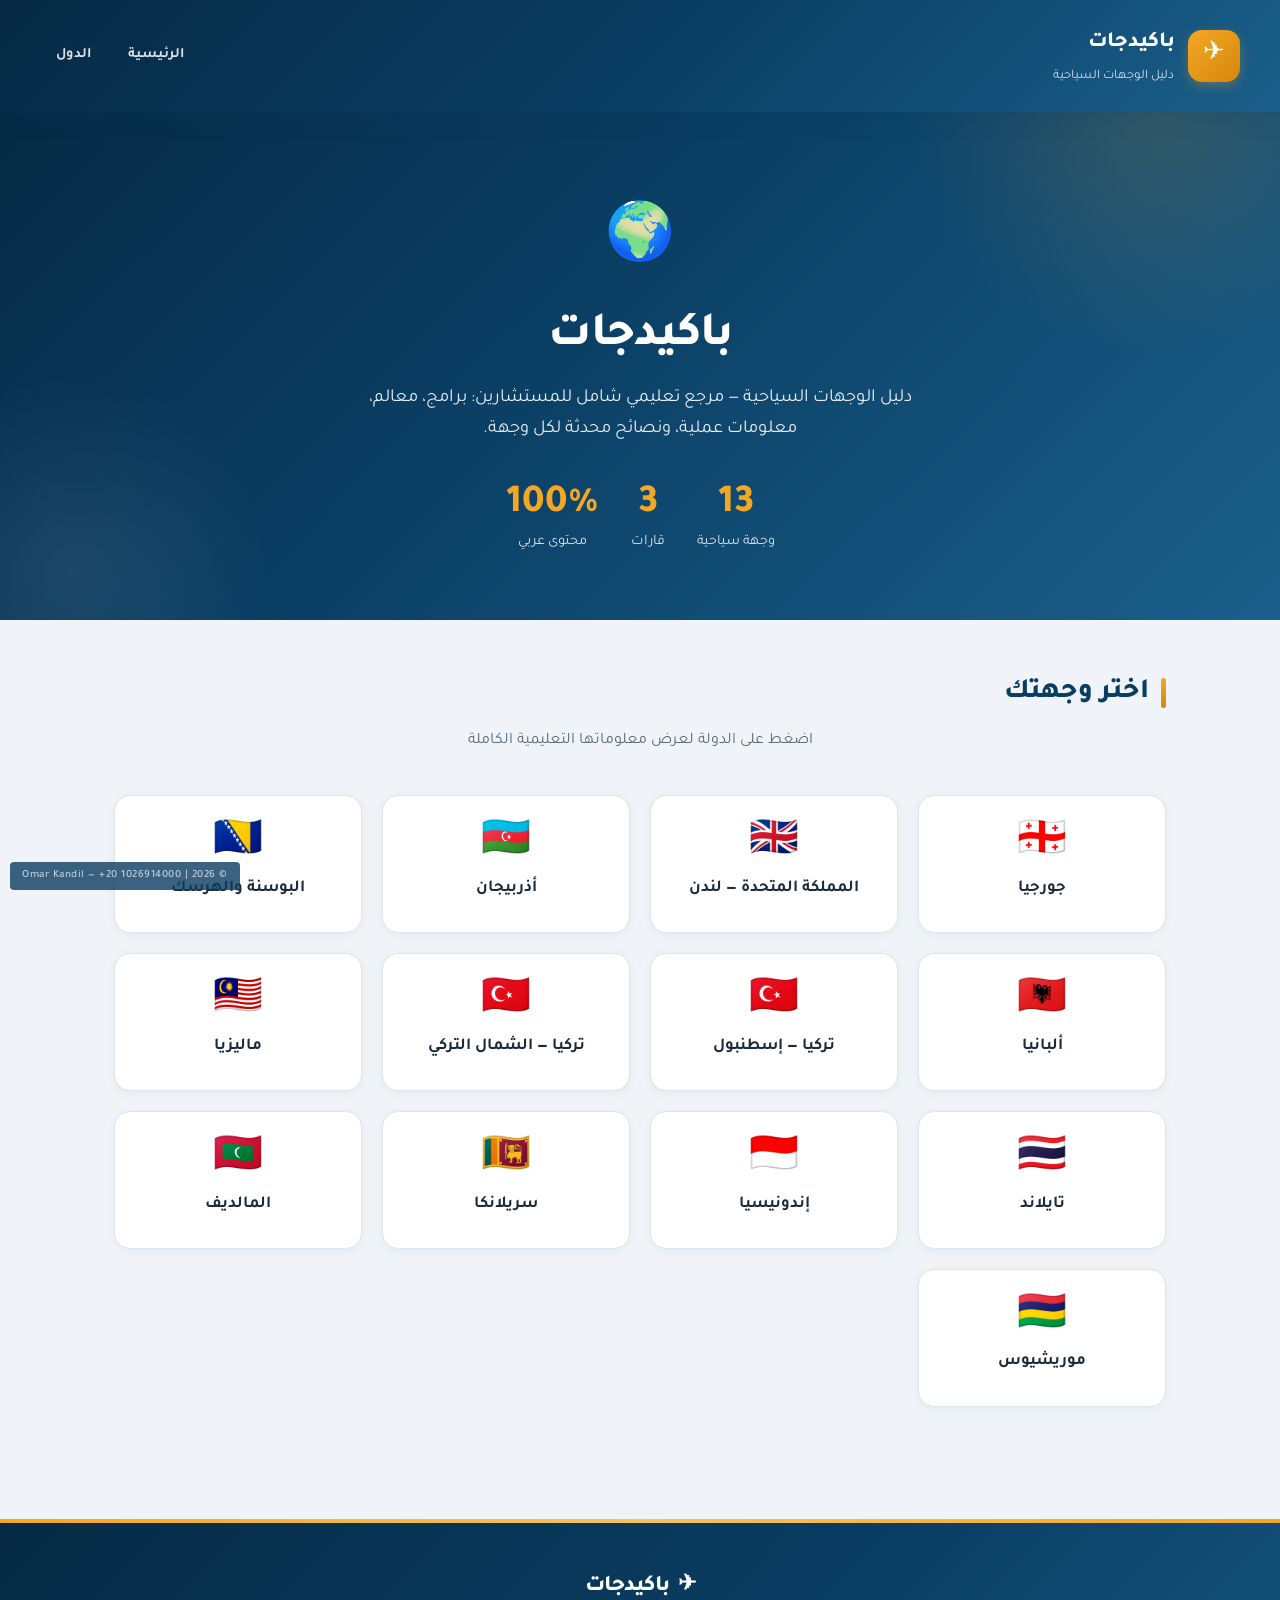
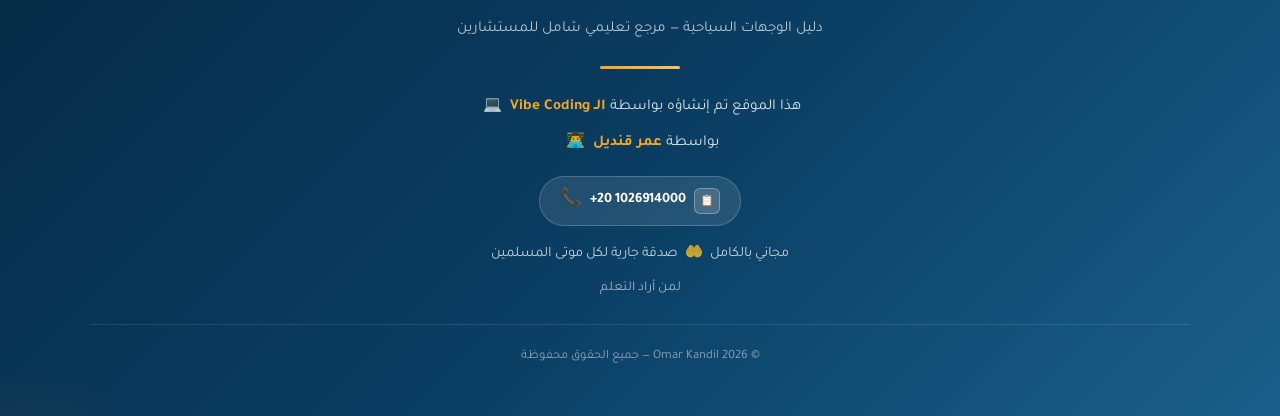
==== commit cf34ad12: "UPDATE" ====
--- a/index.html
+++ b/index.html
@@ -37,7 +37,7 @@
     <p>دليل الوجهات السياحية — مرجع تعليمي شامل للمستشارين: برامج، معالم، معلومات عملية، ونصائح محدثة لكل وجهة.</p>
     <div class="hero-stats">
       <div class="hero-stat">
-        <div class="num">12</div>
+        <div class="num">13</div>
         <div class="label">وجهة سياحية</div>
       </div>
       <div class="hero-stat">
@@ -60,6 +60,10 @@
     <a class="country-btn" href="georgia.html">
       <span class="flag">🇬🇪</span>
       <span class="name">جورجيا</span>
+    </a>
+    <a class="country-btn" href="uk-london.html">
+      <span class="flag">🇬🇧</span>
+      <span class="name">المملكة المتحدة — لندن</span>
     </a>
     <a class="country-btn" href="azerbaijan.html">
       <span class="flag">🇦🇿</span>
--- a/style.css
+++ b/style.css
@@ -731,8 +731,10 @@
 .slider-viewport {
   position: relative;
   width: 100%;
-  height: 420px;
+  aspect-ratio: 16 / 9;
+  max-height: 500px;
   overflow: hidden;
+  background: var(--primary-dark);
 }
 
 .slider-track {
@@ -743,15 +745,19 @@
 
 .slider-slide {
   position: relative;
+  flex: 0 0 100%;
+  width: 100%;
+  height: 100%;
   min-width: 100%;
-  height: 100%;
-  flex-shrink: 0;
+  overflow: hidden;
+  background: var(--primary-dark);
 }
 
 .slider-slide img {
   width: 100%;
   height: 100%;
   object-fit: cover;
+  object-position: center;
   display: block;
   cursor: zoom-in;
 }
@@ -1303,6 +1309,11 @@
 
 /* ===== تجاوب ===== */
 @media (max-width: 768px) {
+  .slider-viewport {
+    aspect-ratio: 4 / 3;
+    max-height: 400px;
+  }
+
   .nav-toggle {
     display: block;
   }
